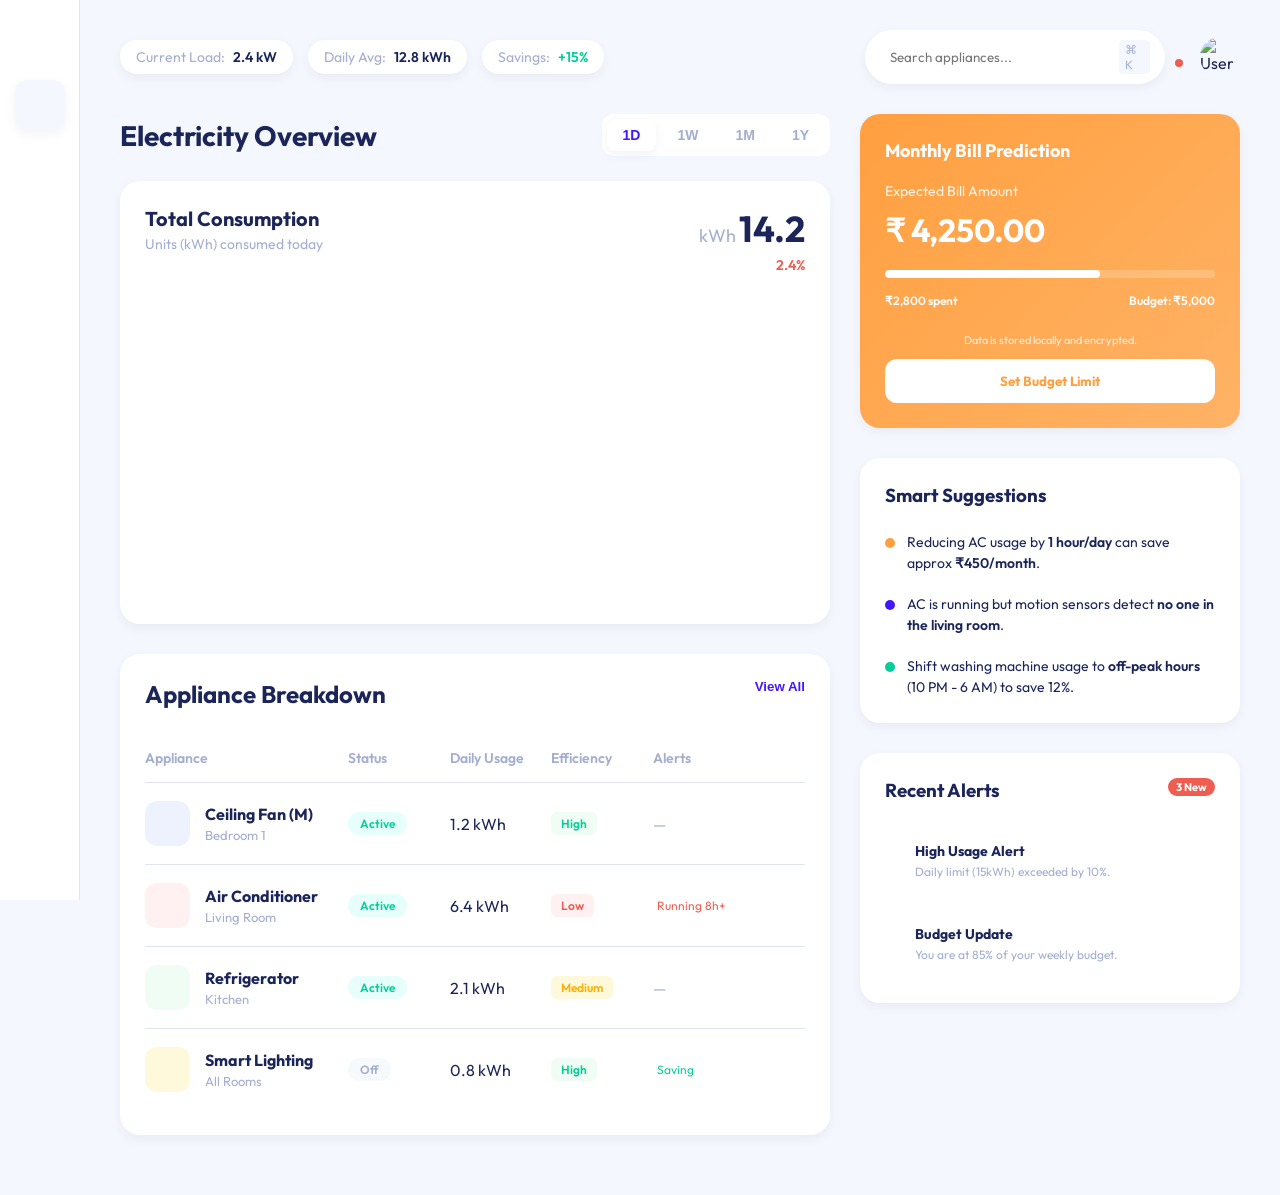
==== index.html @ 94555aca "Website Added" ====
<!DOCTYPE html>
<html lang="en" data-theme="light">

<head>
    <meta charset="UTF-8">
    <meta name="viewport" content="width=device-width, initial-scale=1.0">
    <title>VoltTrack | Smart Electricity Dashboard</title>
    <!-- Google Fonts -->
    <link rel="preconnect" href="https://fonts.googleapis.com">
    <link rel="preconnect" href="https://fonts.gstatic.com" crossorigin>
    <link href="https://fonts.googleapis.com/css2?family=Outfit:wght@300;400;500;600;700&display=swap" rel="stylesheet">
    <!-- Phosphor Icons -->
    <script src="https://unpkg.com/@phosphor-icons/web"></script>
    <!-- Chart.js -->
    <script src="https://cdn.jsdelivr.net/npm/chart.js"></script>
    <link rel="stylesheet" href="index.css">
</head>

<body>
    <div class="app-container">
        <!-- Sidebar Navigation -->
        <aside class="sidebar">
            <div class="logo">
                <i class="ph-fill ph-lightning"></i>
            </div>
            <nav class="nav-menu">
                <a href="index.html" class="nav-item active" title="Dashboard">
                    <i class="ph-bold ph-squares-four"></i>
                </a>
                <a href="appliances.html" class="nav-item" title="Appliances">
                    <i class="ph-bold ph-fan"></i>
                </a>
                <a href="analytics.html" class="nav-item" title="Analytics">
                    <i class="ph-bold ph-chart-line-up"></i>
                </a>
                <a href="budget.html" class="nav-item" title="Budget">
                    <i class="ph-bold ph-wallet"></i>
                </a>
            </nav>
            <div class="nav-bottom">
                <a href="settings.html" class="nav-item" title="Settings">
                    <i class="ph-bold ph-gear"></i>
                </a>
                <button id="theme-toggle" class="theme-toggle" title="Toggle Theme">
                    <i class="ph-bold ph-moon" id="theme-icon"></i>
                </button>
                <div class="privacy-note" title="Local Data Encryption Enabled">
                    <i class="ph-bold ph-shield-check"></i>
                </div>
            </div>
        </aside>

        <!-- Main Content Area -->
        <main class="main-content">
            <!-- Header -->
            <header class="top-header">
                <div class="header-stats">
                    <div class="stat-pill">
                        <span class="label">Current Load:</span>
                        <span class="value">2.4 kW</span>
                    </div>
                    <div class="stat-pill">
                        <span class="label">Daily Avg:</span>
                        <span class="value">12.8 kWh</span>
                    </div>
                    <div class="stat-pill">
                        <span class="label">Savings:</span>
                        <span class="value green">+15%</span>
                    </div>
                </div>
                <div class="header-actions">
                    <div class="search-bar">
                        <i class="ph-bold ph-magnifying-glass"></i>
                        <input type="text" placeholder="Search appliances...">
                        <span class="shortcut">⌘ K</span>
                    </div>
                    <div class="user-profile">
                        <div class="notification-wrapper">
                            <i class="ph-bold ph-bell notification-dot" id="notificationBtn"></i>
                            <div class="notification-panel" id="notificationPanel">
                                <div class="notification-header">
                                    <h3>Notifications</h3>
                                    <button class="mark-read">Mark all read</button>
                                </div>
                                <div class="notification-list">
                                    <div class="notification-item unread">
                                        <i class="ph-bold ph-warning" style="color: var(--text-red);"></i>
                                        <div class="notif-content">
                                            <strong>High Usage Alert</strong>
                                            <p>Daily limit exceeded by 10%</p>
                                            <span class="notif-time">5 min ago</span>
                                        </div>
                                    </div>
                                    <div class="notification-item unread">
                                        <i class="ph-bold ph-info" style="color: var(--primary);"></i>
                                        <div class="notif-content">
                                            <strong>Budget Update</strong>
                                            <p>You're at 85% of weekly budget</p>
                                            <span class="notif-time">1 hour ago</span>
                                        </div>
                                    </div>
                                    <div class="notification-item">
                                        <i class="ph-bold ph-check-circle" style="color: var(--text-green);"></i>
                                        <div class="notif-content">
                                            <strong>Energy Saved</strong>
                                            <p>You saved ₹120 this week!</p>
                                            <span class="notif-time">2 hours ago</span>
                                        </div>
                                    </div>
                                </div>
                            </div>
                        </div>
                        <div class="profile-wrapper">
                            <div class="avatar" id="profileBtn">
                                <img src="https://ui-avatars.com/api/?name=User&background=FF9F40&color=fff" alt="User">
                            </div>
                            <div class="profile-dropdown" id="profileDropdown">
                                <div class="profile-info">
                                    <img src="https://ui-avatars.com/api/?name=User&background=FF9F40&color=fff"
                                        alt="User">
                                    <div>
                                        <strong>Rahul Sharma</strong>
                                        <span>rahul.s@example.com</span>
                                    </div>
                                </div>
                                <div class="profile-menu">
                                    <a href="settings.html">
                                        <i class="ph-bold ph-user"></i>
                                        My Profile
                                    </a>
                                    <a href="budget.html">
                                        <i class="ph-bold ph-wallet"></i>
                                        Billing
                                    </a>
                                    <a href="settings.html">
                                        <i class="ph-bold ph-gear"></i>
                                        Settings
                                    </a>
                                    <hr>
                                    <a href="#" class="logout">
                                        <i class="ph-bold ph-sign-out"></i>
                                        Logout
                                    </a>
                                </div>
                            </div>
                        </div>
                    </div>
                </div>
            </header>

            <section class="dashboard-grid">
                <!-- Left Column -->
                <div class="dashboard-left">
                    <div class="view-title">
                        <h1>Electricity Overview</h1>
                        <div class="time-filters">
                            <button class="filter-btn active">1D</button>
                            <button class="filter-btn">1W</button>
                            <button class="filter-btn">1M</button>
                            <button class="filter-btn">1Y</button>
                        </div>
                    </div>

                    <!-- Usage Chart Card -->
                    <div class="card usage-card">
                        <div class="card-header">
                            <div class="card-title">
                                <h2>Total Consumption</h2>
                                <p>Units (kWh) consumed today</p>
                            </div>
                            <div class="card-value-main">
                                <span class="currency">kWh</span>
                                <span class="amount">14.2</span>
                                <span class="trend up"><i class="ph-bold ph-trend-up"></i> 2.4%</span>
                            </div>
                        </div>
                        <div class="chart-container">
                            <canvas id="usageChart"></canvas>
                        </div>
                    </div>

                    <!-- Appliances Table/Grid -->
                    <div class="card appliance-list-card">
                        <div class="card-header">
                            <h2>Appliance Breakdown</h2>
                            <button class="text-link">View All</button>
                        </div>
                        <div class="appliance-table">
                            <div class="table-header">
                                <span>Appliance</span>
                                <span>Status</span>
                                <span>Daily Usage</span>
                                <span>Efficiency</span>
                                <span>Alerts</span>
                            </div>
                            <div class="table-row">
                                <div class="appliance-info">
                                    <div class="icon-box fan"><i class="ph-fill ph-fan"></i></div>
                                    <div class="details">
                                        <strong>Ceiling Fan (M)</strong>
                                        <span>Bedroom 1</span>
                                    </div>
                                </div>
                                <div class="status-badge on">Active</div>
                                <span>1.2 kWh</span>
                                <div class="efficiency-pill high">High</div>
                                <span class="alert-none">—</span>
                            </div>
                            <div class="table-row">
                                <div class="appliance-info">
                                    <div class="icon-box ac"><i class="ph-fill ph-snowflake"></i></div>
                                    <div class="details">
                                        <strong>Air Conditioner</strong>
                                        <span>Living Room</span>
                                    </div>
                                </div>
                                <div class="status-badge on">Active</div>
                                <span>6.4 kWh</span>
                                <div class="efficiency-pill low">Low</div>
                                <span class="alert-warning"><i class="ph-fill ph-warning-circle"></i> Running 8h+</span>
                            </div>
                            <div class="table-row">
                                <div class="appliance-info">
                                    <div class="icon-box fridge"><i class="ph-fill ph-thermometer-cold"></i></div>
                                    <div class="details">
                                        <strong>Refrigerator</strong>
                                        <span>Kitchen</span>
                                    </div>
                                </div>
                                <div class="status-badge on">Active</div>
                                <span>2.1 kWh</span>
                                <div class="efficiency-pill medium">Medium</div>
                                <span class="alert-none">—</span>
                            </div>
                            <div class="table-row">
                                <div class="appliance-info">
                                    <div class="icon-box lights"><i class="ph-fill ph-lightbulb"></i></div>
                                    <div class="details">
                                        <strong>Smart Lighting</strong>
                                        <span>All Rooms</span>
                                    </div>
                                </div>
                                <div class="status-badge off">Off</div>
                                <span>0.8 kWh</span>
                                <div class="efficiency-pill high">High</div>
                                <span class="alert-success"><i class="ph-fill ph-check-circle"></i> Saving</span>
                            </div>
                        </div>
                    </div>
                </div>

                <!-- Right Column -->
                <div class="dashboard-right">
                    <!-- Bill Prediction Card -->
                    <div class="card action-card">
                        <h3>Monthly Bill Prediction</h3>
                        <div class="prediction-info">
                            <div class="label">Expected Bill Amount</div>
                            <div class="amount-prediction">₹ 4,250.00</div>
                            <div class="progress-container">
                                <div class="progress-bar" style="width: 65%;"></div>
                            </div>
                            <div class="budget-status">
                                <span>₹2,800 spent</span>
                                <span>Budget: ₹5,000</span>
                            </div>
                        </div>
                        <p class="privacy-small">Data is stored locally and encrypted.</p>
                        <button class="btn-primary" id="set-budget-btn">Set Budget Limit</button>
                    </div>

                    <!-- Energy Saving Suggestions -->
                    <div class="card side-card">
                        <div class="card-header">
                            <h3>Smart Suggestions</h3>
                            <i class="ph-bold ph-lightbulb-filament"></i>
                        </div>
                        <div class="suggestions-list">
                            <div class="suggestion-item">
                                <div class="dot orange"></div>
                                <p>Reducing AC usage by <strong>1 hour/day</strong> can save approx
                                    <strong>₹450/month</strong>.
                                </p>
                            </div>
                            <div class="suggestion-item">
                                <div class="dot blue"></div>
                                <p>AC is running but motion sensors detect <strong>no one in the living room</strong>.
                                </p>
                            </div>
                            <div class="suggestion-item">
                                <div class="dot green"></div>
                                <p>Shift washing machine usage to <strong>off-peak hours</strong> (10 PM - 6 AM) to save
                                    12%.</p>
                            </div>
                        </div>
                    </div>

                    <!-- Smart Alerts -->
                    <div class="card side-card">
                        <div class="card-header">
                            <h3>Recent Alerts</h3>
                            <span class="badge">3 New</span>
                        </div>
                        <div class="alerts-list">
                            <div class="alert-entry warning">
                                <i class="ph-bold ph-warning"></i>
                                <div class="alert-content">
                                    <strong>High Usage Alert</strong>
                                    <span>Daily limit (15kWh) exceeded by 10%.</span>
                                </div>
                            </div>
                            <div class="alert-entry info">
                                <i class="ph-bold ph-info"></i>
                                <div class="alert-content">
                                    <strong>Budget Update</strong>
                                    <span>You are at 85% of your weekly budget.</span>
                                </div>
                            </div>
                        </div>
                    </div>
                </div>
            </section>
        </main>
    </div>
    <script src="index.js"></script>
</body>

</html>
---- index.css ----
:root {
    /* Color Palette - Light Mode */
    --bg-main: #f4f7fe;
    --bg-sidebar: #ffffff;
    --bg-card: #ffffff;
    --bg-pill: #ffffff;
    --text-primary: #1b2559;
    --text-secondary: #a3aed0;
    --text-green: #05cd99;
    --text-red: #ee5d50;
    --text-orange: #ff9f40;
    --primary: #4318ff;
    /* Vibrant Blue */
    --secondary: #ff9f40;
    /* Vibrant Orange */
    --border-color: #e0e5f2;
    --shadow-sm: 0 4px 12px rgba(0, 0, 0, 0.05);
    --shadow-md: 0 10px 30px rgba(0, 0, 0, 0.08);
    --accent-gradient: linear-gradient(135deg, #4318ff 0%, #5e3aff 100%);
    --orange-gradient: linear-gradient(135deg, #ff9f40 0%, #ffb366 100%);

    /* System Vars */
    --sidebar-width: 80px;
    --radius-lg: 20px;
    --radius-md: 12px;
    --transition: all 0.3s cubic-bezier(0.4, 0, 0.2, 1);
}

[data-theme="dark"] {
    --bg-main: #0b1437;
    --bg-sidebar: #111c44;
    --bg-card: #111c44;
    --bg-pill: #1b254b;
    --text-primary: #ffffff;
    --text-secondary: #a3aed0;
    --border-color: #1b254b;
    --shadow-sm: 0 4px 12px rgba(0, 0, 0, 0.2);
    --shadow-md: 0 10px 30px rgba(0, 0, 0, 0.4);
}

* {
    margin: 0;
    padding: 0;
    box-sizing: border-box;
}

body {
    font-family: 'Outfit', sans-serif;
    background-color: var(--bg-main);
    color: var(--text-primary);
    transition: var(--transition);
    overflow-x: hidden;
}

/* App Layout */
.app-container {
    display: flex;
    min-height: 100vh;
}

/* Sidebar */
.sidebar {
    width: var(--sidebar-width);
    background-color: var(--bg-sidebar);
    border-right: 1px solid var(--border-color);
    display: flex;
    flex-direction: column;
    align-items: center;
    padding: 30px 0;
    position: fixed;
    height: 100vh;
    z-index: 100;
    transition: var(--transition);
}

.logo {
    font-size: 32px;
    color: var(--secondary);
    margin-bottom: 50px;
}

.nav-menu {
    display: flex;
    flex-direction: column;
    gap: 25px;
    flex: 1;
}

.nav-item {
    width: 50px;
    height: 50px;
    display: flex;
    align-items: center;
    justify-content: center;
    border-radius: 12px;
    color: var(--text-secondary);
    text-decoration: none;
    font-size: 24px;
    transition: var(--transition);
}

.nav-item:hover,
.nav-item.active {
    color: var(--primary);
    background-color: var(--bg-main);
}

.nav-item.active {
    box-shadow: var(--shadow-sm);
}

.nav-bottom {
    display: flex;
    flex-direction: column;
    gap: 20px;
    margin-top: auto;
}

.theme-toggle {
    background: none;
    border: none;
    cursor: pointer;
    font-size: 24px;
    color: var(--text-secondary);
    padding: 10px;
    border-radius: 12px;
    transition: var(--transition);
}

.theme-toggle:hover {
    background-color: var(--bg-main);
    color: var(--text-primary);
}

.privacy-note {
    width: 50px;
    height: 50px;
    display: flex;
    align-items: center;
    justify-content: center;
    color: var(--text-green);
    font-size: 24px;
    cursor: help;
}

/* Main Content */
.main-content {
    margin-left: var(--sidebar-width);
    flex: 1;
    padding: 30px 40px;
    max-width: 1600px;
}

/* Top Header */
.top-header {
    display: flex;
    justify-content: space-between;
    align-items: center;
    margin-bottom: 30px;
}

.header-stats {
    display: flex;
    gap: 15px;
}

.stat-pill {
    background-color: var(--bg-card);
    padding: 8px 16px;
    border-radius: 50px;
    font-size: 14px;
    display: flex;
    gap: 8px;
    box-shadow: var(--shadow-sm);
}

.stat-pill .label {
    color: var(--text-secondary);
}

.stat-pill .value {
    font-weight: 600;
}

.stat-pill .value.green {
    color: var(--text-green);
}

.header-actions {
    display: flex;
    align-items: center;
    gap: 20px;
}

.search-bar {
    position: relative;
    background-color: var(--bg-card);
    padding: 10px 15px;
    border-radius: 50px;
    display: flex;
    align-items: center;
    gap: 10px;
    width: 300px;
    box-shadow: var(--shadow-sm);
}

.search-bar input {
    border: none;
    background: none;
    outline: none;
    color: var(--text-primary);
    font-family: inherit;
    width: 100%;
}

.shortcut {
    font-size: 12px;
    color: var(--text-secondary);
    background: var(--bg-main);
    padding: 2px 6px;
    border-radius: 4px;
}

.user-profile {
    display: flex;
    align-items: center;
    gap: 15px;
}

.user-profile i {
    font-size: 20px;
    color: var(--text-secondary);
    cursor: pointer;
    position: relative;
}

.notification-dot::after {
    content: '';
    position: absolute;
    top: 0;
    right: 0;
    width: 8px;
    height: 8px;
    background-color: var(--text-red);
    border-radius: 50%;
    border: 2px solid var(--bg-main);
}

.avatar {
    width: 40px;
    height: 40px;
    border-radius: 50%;
    overflow: hidden;
    cursor: pointer;
}

.avatar img {
    width: 100%;
    height: 100%;
    object-fit: cover;
}

/* Notification Panel */
.notification-wrapper,
.profile-wrapper {
    position: relative;
}

.notification-panel,
.profile-dropdown {
    position: absolute;
    top: calc(100% + 15px);
    right: 0;
    background: var(--bg-card);
    border-radius: var(--radius-lg);
    box-shadow: var(--shadow-md);
    min-width: 350px;
    opacity: 0;
    visibility: hidden;
    transform: translateY(-10px);
    transition: var(--transition);
    z-index: 1000;
}

.notification-panel.show,
.profile-dropdown.show {
    opacity: 1;
    visibility: visible;
    transform: translateY(0);
}

.notification-header {
    display: flex;
    justify-content: space-between;
    align-items: center;
    padding: 20px;
    border-bottom: 1px solid var(--border-color);
}

.notification-header h3 {
    font-size: 18px;
    font-weight: 700;
}

.mark-read {
    background: none;
    border: none;
    color: var(--primary);
    font-size: 12px;
    font-weight: 600;
    cursor: pointer;
    transition: var(--transition);
}

.mark-read:hover {
    opacity: 0.7;
}

.notification-list {
    max-height: 400px;
    overflow-y: auto;
}

.notification-item {
    display: flex;
    gap: 15px;
    padding: 15px 20px;
    border-bottom: 1px solid var(--border-color);
    cursor: pointer;
    transition: var(--transition);
}

.notification-item:last-child {
    border-bottom: none;
}

.notification-item:hover {
    background: var(--bg-main);
}

.notification-item.unread {
    background: var(--bg-pill);
}

.notification-item i {
    font-size: 20px;
    margin-top: 2px;
}

.notif-content {
    flex: 1;
}

.notif-content strong {
    display: block;
    font-size: 14px;
    margin-bottom: 4px;
}

.notif-content p {
    font-size: 13px;
    color: var(--text-secondary);
    margin-bottom: 6px;
}

.notif-time {
    font-size: 11px;
    color: var(--text-secondary);
}

/* Profile Dropdown */
.profile-dropdown {
    min-width: 280px;
}

.profile-info {
    display: flex;
    gap: 15px;
    padding: 20px;
    border-bottom: 1px solid var(--border-color);
}

.profile-info img {
    width: 50px;
    height: 50px;
    border-radius: 50%;
}

.profile-info div {
    display: flex;
    flex-direction: column;
    gap: 4px;
}

.profile-info strong {
    font-size: 16px;
}

.profile-info span {
    font-size: 13px;
    color: var(--text-secondary);
}

.profile-menu {
    padding: 10px;
}

.profile-menu a {
    display: flex;
    align-items: center;
    gap: 12px;
    padding: 12px 15px;
    border-radius: 12px;
    color: var(--text-primary);
    text-decoration: none;
    font-size: 14px;
    font-weight: 500;
    transition: var(--transition);
}

.profile-menu a:hover {
    background: var(--bg-main);
}

.profile-menu a.logout {
    color: var(--text-red);
}

.profile-menu hr {
    border: none;
    border-top: 1px solid var(--border-color);
    margin: 10px 0;
}

.profile-menu i {
    font-size: 18px;
}

/* Dashboard Grid */
.dashboard-grid {
    display: grid;
    grid-template-columns: 1fr 380px;
    gap: 30px;
}

.view-title {
    display: flex;
    justify-content: space-between;
    align-items: center;
    margin-bottom: 25px;
}

.view-title h1 {
    font-size: 28px;
    font-weight: 700;
}

.time-filters {
    background-color: var(--bg-pill);
    padding: 5px;
    border-radius: 12px;
    display: flex;
    gap: 5px;
}

.filter-btn {
    border: none;
    background: none;
    padding: 8px 16px;
    border-radius: 8px;
    font-size: 14px;
    font-weight: 600;
    color: var(--text-secondary);
    cursor: pointer;
    transition: var(--transition);
}

.filter-btn:hover {
    color: var(--text-primary);
}

.filter-btn.active {
    background-color: var(--bg-card);
    color: var(--primary);
    box-shadow: var(--shadow-sm);
}

/* Cards */
.card {
    background-color: var(--bg-card);
    border-radius: var(--radius-lg);
    padding: 25px;
    margin-bottom: 30px;
    box-shadow: var(--shadow-sm);
    transition: var(--transition);
}

.card:hover {
    box-shadow: var(--shadow-md);
}

.card-header {
    display: flex;
    justify-content: space-between;
    align-items: flex-start;
    margin-bottom: 25px;
}

.card-title h2 {
    font-size: 20px;
    font-weight: 700;
}

.card-title p {
    font-size: 14px;
    color: var(--text-secondary);
    margin-top: 4px;
}

.card-value-main {
    text-align: right;
}

.card-value-main .amount {
    font-size: 36px;
    font-weight: 700;
}

.card-value-main .currency {
    font-size: 18px;
    color: var(--text-secondary);
}

.trend {
    display: block;
    font-size: 14px;
    font-weight: 600;
    margin-top: 5px;
}

.trend.up {
    color: var(--text-red);
}

/* Red for higher consumption in energy context */
.trend.down {
    color: var(--text-green);
}

.chart-container {
    height: 300px;
    width: 100%;
}

/* Appliance List */
.appliance-table {
    display: flex;
    flex-direction: column;
}

.table-header {
    display: grid;
    grid-template-columns: 2fr 1fr 1fr 1fr 1.5fr;
    padding: 15px 0;
    color: var(--text-secondary);
    font-size: 14px;
    font-weight: 600;
    border-bottom: 1px solid var(--border-color);
}

.table-row {
    display: grid;
    grid-template-columns: 2fr 1fr 1fr 1fr 1.5fr;
    padding: 18px 0;
    align-items: center;
    border-bottom: 1px solid var(--border-color);
    transition: var(--transition);
}

.table-row:last-child {
    border-bottom: none;
}

.appliance-info {
    display: flex;
    align-items: center;
    gap: 15px;
}

.icon-box {
    width: 45px;
    height: 45px;
    border-radius: 12px;
    display: flex;
    align-items: center;
    justify-content: center;
    font-size: 20px;
}

.icon-box.fan {
    background-color: #eef2ff;
    color: #4318ff;
}

.icon-box.ac {
    background-color: #fff1f2;
    color: #ee5d50;
}

.icon-box.fridge {
    background-color: #f0fdf4;
    color: #05cd99;
}

.icon-box.lights {
    background-color: #fff9db;
    color: #fab005;
}

.appliance-info .details strong {
    display: block;
    font-size: 16px;
}

.appliance-info .details span {
    font-size: 13px;
    color: var(--text-secondary);
}

.status-badge {
    padding: 4px 12px;
    border-radius: 20px;
    font-size: 12px;
    font-weight: 600;
    width: fit-content;
}

.status-badge.on {
    background-color: #e6fffa;
    color: #05cd99;
}

.status-badge.off {
    background-color: #f7fafc;
    color: var(--text-secondary);
}

.efficiency-pill {
    font-size: 12px;
    font-weight: 600;
    padding: 4px 10px;
    border-radius: 6px;
    width: fit-content;
}

.efficiency-pill.high {
    background-color: #f0fdf4;
    color: #05cd99;
}

.efficiency-pill.medium {
    background-color: #fff9db;
    color: #fab005;
}

.efficiency-pill.low {
    background-color: #fff1f2;
    color: #ee5d50;
}

.alert-warning {
    color: var(--text-red);
    font-size: 12px;
    display: flex;
    align-items: center;
    gap: 4px;
}

.alert-success {
    color: var(--text-green);
    font-size: 12px;
    display: flex;
    align-items: center;
    gap: 4px;
}

.alert-none {
    color: var(--text-secondary);
}

/* Right Column Cards */
.action-card {
    background: var(--orange-gradient);
    color: white;
}

.action-card h3 {
    margin-bottom: 20px;
    font-size: 18px;
}

.prediction-info .label {
    font-size: 14px;
    opacity: 0.9;
}

.amount-prediction {
    font-size: 32px;
    font-weight: 700;
    margin: 10px 0 20px;
}

.progress-container {
    height: 8px;
    background-color: rgba(255, 255, 255, 0.2);
    border-radius: 10px;
    margin-bottom: 15px;
    overflow: hidden;
}

.progress-bar {
    height: 100%;
    background-color: white;
    border-radius: 10px;
}

.budget-status {
    display: flex;
    justify-content: space-between;
    font-size: 12px;
    font-weight: 600;
    margin-bottom: 25px;
}

.btn-primary {
    width: 100%;
    padding: 14px;
    border-radius: 12px;
    border: none;
    background-color: white;
    color: var(--secondary);
    font-weight: 700;
    cursor: pointer;
    font-family: inherit;
    transition: var(--transition);
}

.btn-primary:hover {
    transform: translateY(-2px);
    box-shadow: 0 4px 15px rgba(0, 0, 0, 0.1);
}

.privacy-small {
    font-size: 11px;
    text-align: center;
    margin-bottom: 12px;
    opacity: 0.8;
}

.side-card .card-header i {
    font-size: 24px;
    color: var(--secondary);
}

.suggestions-list {
    display: flex;
    flex-direction: column;
    gap: 20px;
}

.suggestion-item {
    display: flex;
    gap: 12px;
}

.suggestion-item .dot {
    width: 10px;
    height: 10px;
    border-radius: 50%;
    margin-top: 6px;
    flex-shrink: 0;
}

.dot.orange {
    background-color: var(--secondary);
}

.dot.blue {
    background-color: var(--primary);
}

.dot.green {
    background-color: var(--text-green);
}

.suggestion-item p {
    font-size: 14px;
    line-height: 1.5;
    color: var(--text-primary);
}

.suggestion-item p strong {
    color: var(--text-primary);
    font-weight: 600;
}

.alerts-list {
    display: flex;
    flex-direction: column;
    gap: 15px;
}

.alert-entry {
    display: flex;
    gap: 15px;
    padding: 15px;
    border-radius: 16px;
    background-color: var(--bg-pill);
}

.alert-entry i {
    font-size: 20px;
}

.alert-entry.warning i {
    color: var(--text-red);
}

.alert-entry.info i {
    color: var(--primary);
}

.alert-content strong {
    display: block;
    font-size: 14px;
}

.alert-content span {
    font-size: 12px;
    color: var(--text-secondary);
}

.badge {
    background-color: var(--text-red);
    color: white;
    padding: 2px 8px;
    border-radius: 20px;
    font-size: 11px;
    font-weight: 700;
}

.text-link {
    background: none;
    border: none;
    color: var(--primary);
    font-weight: 700;
    cursor: pointer;
}

/* Responsive */
@media (max-width: 1200px) {
    .dashboard-grid {
        grid-template-columns: 1fr;
    }
}

@media (max-width: 768px) {
    .main-content {
        padding: 20px;
    }

    .top-header {
        flex-direction: column;
        align-items: flex-start;
        gap: 20px;
    }

    .header-actions {
        width: 100%;
        justify-content: space-between;
    }

    .search-bar {
        width: 100%;
    }

    .table-header,
    .table-row {
        grid-template-columns: 1fr 1fr;
        gap: 10px;
    }

    .table-header span:nth-child(3),
    .table-header span:nth-child(4),
    .table-header span:nth-child(5),
    .table-row>span:nth-child(3),
    .table-row>.efficiency-pill,
    .table-row>.alert-none,
    .table-row>.alert-warning,
    .table-row>.alert-success {
        display: none;
    }
}
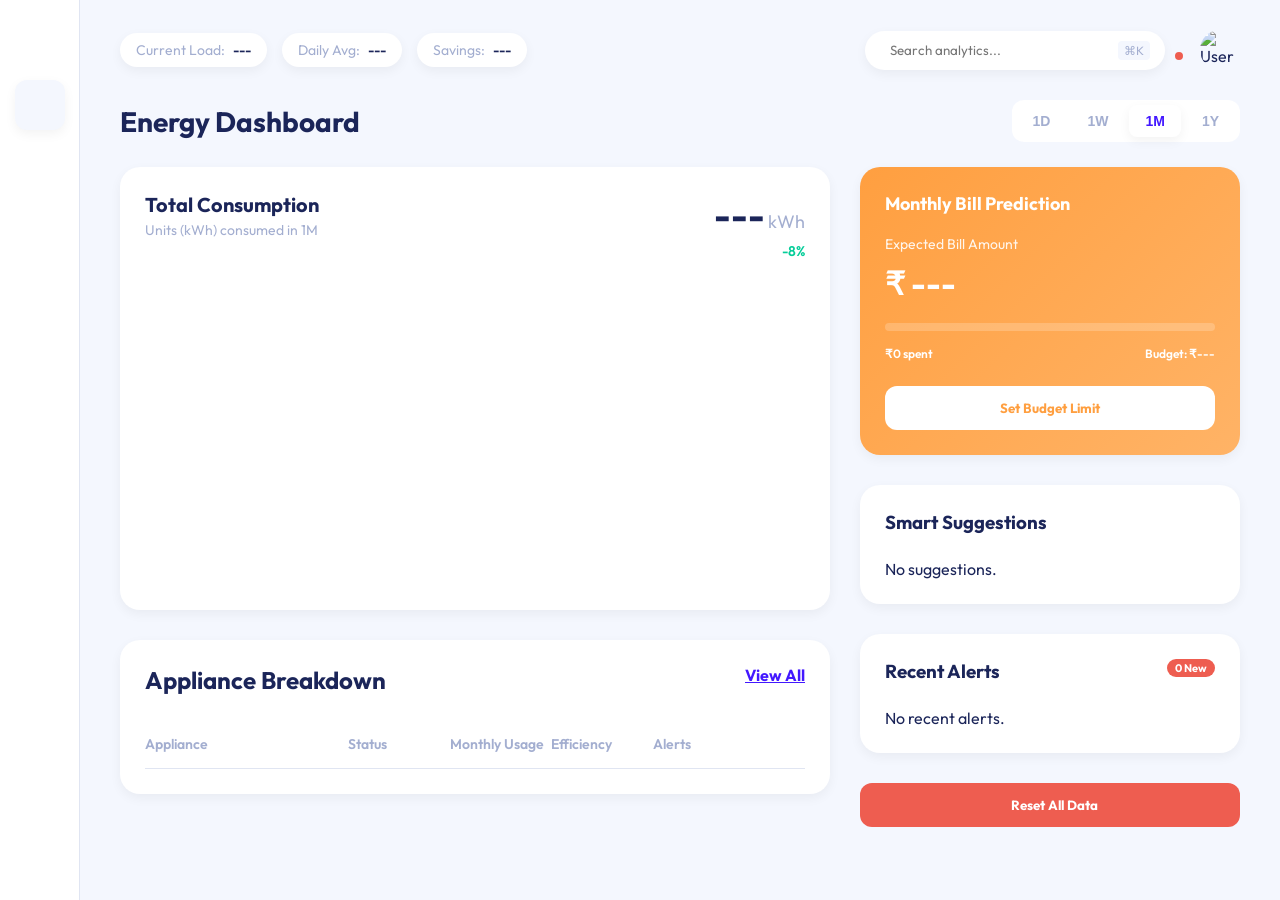
==== commit 1d9d4f87: "Update" ====
--- a/index.html
+++ b/index.html
@@ -4,14 +4,11 @@
 <head>
     <meta charset="UTF-8">
     <meta name="viewport" content="width=device-width, initial-scale=1.0">
-    <title>VoltTrack | Smart Electricity Dashboard</title>
-    <!-- Google Fonts -->
+    <title>VoltTrack | Smart Energy Management</title>
     <link rel="preconnect" href="https://fonts.googleapis.com">
     <link rel="preconnect" href="https://fonts.gstatic.com" crossorigin>
     <link href="https://fonts.googleapis.com/css2?family=Outfit:wght@300;400;500;600;700&display=swap" rel="stylesheet">
-    <!-- Phosphor Icons -->
     <script src="https://unpkg.com/@phosphor-icons/web"></script>
-    <!-- Chart.js -->
     <script src="https://cdn.jsdelivr.net/npm/chart.js"></script>
     <link rel="stylesheet" href="index.css">
 </head>
@@ -57,22 +54,23 @@
                 <div class="header-stats">
                     <div class="stat-pill">
                         <span class="label">Current Load:</span>
-                        <span class="value">2.4 kW</span>
+                        <span class="value">---</span>
                     </div>
                     <div class="stat-pill">
                         <span class="label">Daily Avg:</span>
-                        <span class="value">12.8 kWh</span>
+                        <span class="value">---</span>
                     </div>
                     <div class="stat-pill">
                         <span class="label">Savings:</span>
-                        <span class="value green">+15%</span>
-                    </div>
-                </div>
+                        <span class="value">---</span>
+                    </div>
+                </div>
+
                 <div class="header-actions">
                     <div class="search-bar">
                         <i class="ph-bold ph-magnifying-glass"></i>
-                        <input type="text" placeholder="Search appliances...">
-                        <span class="shortcut">⌘ K</span>
+                        <input type="text" placeholder="Search analytics...">
+                        <span class="shortcut">⌘K</span>
                     </div>
                     <div class="user-profile">
                         <div class="notification-wrapper">
@@ -80,31 +78,23 @@
                             <div class="notification-panel" id="notificationPanel">
                                 <div class="notification-header">
                                     <h3>Notifications</h3>
-                                    <button class="mark-read">Mark all read</button>
+                                    <button class="mark-read">Mark all as read</button>
                                 </div>
                                 <div class="notification-list">
                                     <div class="notification-item unread">
-                                        <i class="ph-bold ph-warning" style="color: var(--text-red);"></i>
+                                        <i class="ph-fill ph-warning-circle" style="color: var(--text-red);"></i>
                                         <div class="notif-content">
-                                            <strong>High Usage Alert</strong>
-                                            <p>Daily limit exceeded by 10%</p>
-                                            <span class="notif-time">5 min ago</span>
-                                        </div>
-                                    </div>
-                                    <div class="notification-item unread">
-                                        <i class="ph-bold ph-info" style="color: var(--primary);"></i>
-                                        <div class="notif-content">
-                                            <strong>Budget Update</strong>
-                                            <p>You're at 85% of weekly budget</p>
-                                            <span class="notif-time">1 hour ago</span>
+                                            <strong>Usage Spike Detected</strong>
+                                            <p>Your AC consumption is 15% higher than usual this afternoon.</p>
+                                            <span class="notif-time">2 mins ago</span>
                                         </div>
                                     </div>
                                     <div class="notification-item">
-                                        <i class="ph-bold ph-check-circle" style="color: var(--text-green);"></i>
+                                        <i class="ph-fill ph-check-circle" style="color: var(--text-green);"></i>
                                         <div class="notif-content">
-                                            <strong>Energy Saved</strong>
-                                            <p>You saved ₹120 this week!</p>
-                                            <span class="notif-time">2 hours ago</span>
+                                            <strong>Budget Goal Reached</strong>
+                                            <p>Congratulations! You stayed under your energy budget last week.</p>
+                                            <span class="notif-time">5 hours ago</span>
                                         </div>
                                     </div>
                                 </div>
@@ -112,35 +102,22 @@
                         </div>
                         <div class="profile-wrapper">
                             <div class="avatar" id="profileBtn">
-                                <img src="https://ui-avatars.com/api/?name=User&background=FF9F40&color=fff" alt="User">
+                                <img src="https://ui-avatars.com/api/?name=User&background=4318ff&color=fff" alt="User">
                             </div>
                             <div class="profile-dropdown" id="profileDropdown">
                                 <div class="profile-info">
-                                    <img src="https://ui-avatars.com/api/?name=User&background=FF9F40&color=fff"
-                                        alt="User">
+                                    <img src="https://ui-avatars.com/api/?name=User&background=4318ff&color=fff" alt="User">
                                     <div>
-                                        <strong>Rahul Sharma</strong>
-                                        <span>rahul.s@example.com</span>
+                                        <strong>User</strong>
+                                        <span>user@example.com</span>
                                     </div>
                                 </div>
                                 <div class="profile-menu">
-                                    <a href="settings.html">
-                                        <i class="ph-bold ph-user"></i>
-                                        My Profile
-                                    </a>
-                                    <a href="budget.html">
-                                        <i class="ph-bold ph-wallet"></i>
-                                        Billing
-                                    </a>
-                                    <a href="settings.html">
-                                        <i class="ph-bold ph-gear"></i>
-                                        Settings
-                                    </a>
+                                    <a href="#"><i class="ph-bold ph-user"></i> My Profile</a>
+                                    <a href="budget.html"><i class="ph-bold ph-wallet"></i> Billing Details</a>
+                                    <a href="#"><i class="ph-bold ph-shield"></i> Security</a>
                                     <hr>
-                                    <a href="#" class="logout">
-                                        <i class="ph-bold ph-sign-out"></i>
-                                        Logout
-                                    </a>
+                                    <a href="#" class="logout"><i class="ph-bold ph-sign-out"></i> Log Out</a>
                                 </div>
                             </div>
                         </div>
@@ -148,180 +125,113 @@
                 </div>
             </header>
 
-            <section class="dashboard-grid">
-                <!-- Left Column -->
-                <div class="dashboard-left">
-                    <div class="view-title">
-                        <h1>Electricity Overview</h1>
-                        <div class="time-filters">
-                            <button class="filter-btn active">1D</button>
-                            <button class="filter-btn">1W</button>
-                            <button class="filter-btn">1M</button>
-                            <button class="filter-btn">1Y</button>
-                        </div>
-                    </div>
-
-                    <!-- Usage Chart Card -->
-                    <div class="card usage-card">
-                        <div class="card-header">
-                            <div class="card-title">
-                                <h2>Total Consumption</h2>
-                                <p>Units (kWh) consumed today</p>
-                            </div>
-                            <div class="card-value-main">
-                                <span class="currency">kWh</span>
-                                <span class="amount">14.2</span>
-                                <span class="trend up"><i class="ph-bold ph-trend-up"></i> 2.4%</span>
-                            </div>
-                        </div>
-                        <div class="chart-container">
-                            <canvas id="usageChart"></canvas>
-                        </div>
-                    </div>
-
-                    <!-- Appliances Table/Grid -->
-                    <div class="card appliance-list-card">
-                        <div class="card-header">
-                            <h2>Appliance Breakdown</h2>
-                            <button class="text-link">View All</button>
-                        </div>
-                        <div class="appliance-table">
-                            <div class="table-header">
-                                <span>Appliance</span>
-                                <span>Status</span>
-                                <span>Daily Usage</span>
-                                <span>Efficiency</span>
-                                <span>Alerts</span>
-                            </div>
-                            <div class="table-row">
-                                <div class="appliance-info">
-                                    <div class="icon-box fan"><i class="ph-fill ph-fan"></i></div>
-                                    <div class="details">
-                                        <strong>Ceiling Fan (M)</strong>
-                                        <span>Bedroom 1</span>
-                                    </div>
-                                </div>
-                                <div class="status-badge on">Active</div>
-                                <span>1.2 kWh</span>
-                                <div class="efficiency-pill high">High</div>
-                                <span class="alert-none">—</span>
-                            </div>
-                            <div class="table-row">
-                                <div class="appliance-info">
-                                    <div class="icon-box ac"><i class="ph-fill ph-snowflake"></i></div>
-                                    <div class="details">
-                                        <strong>Air Conditioner</strong>
-                                        <span>Living Room</span>
-                                    </div>
-                                </div>
-                                <div class="status-badge on">Active</div>
-                                <span>6.4 kWh</span>
-                                <div class="efficiency-pill low">Low</div>
-                                <span class="alert-warning"><i class="ph-fill ph-warning-circle"></i> Running 8h+</span>
-                            </div>
-                            <div class="table-row">
-                                <div class="appliance-info">
-                                    <div class="icon-box fridge"><i class="ph-fill ph-thermometer-cold"></i></div>
-                                    <div class="details">
-                                        <strong>Refrigerator</strong>
-                                        <span>Kitchen</span>
-                                    </div>
-                                </div>
-                                <div class="status-badge on">Active</div>
-                                <span>2.1 kWh</span>
-                                <div class="efficiency-pill medium">Medium</div>
-                                <span class="alert-none">—</span>
-                            </div>
-                            <div class="table-row">
-                                <div class="appliance-info">
-                                    <div class="icon-box lights"><i class="ph-fill ph-lightbulb"></i></div>
-                                    <div class="details">
-                                        <strong>Smart Lighting</strong>
-                                        <span>All Rooms</span>
-                                    </div>
-                                </div>
-                                <div class="status-badge off">Off</div>
-                                <span>0.8 kWh</span>
-                                <div class="efficiency-pill high">High</div>
-                                <span class="alert-success"><i class="ph-fill ph-check-circle"></i> Saving</span>
-                            </div>
-                        </div>
-                    </div>
-                </div>
-
-                <!-- Right Column -->
-                <div class="dashboard-right">
-                    <!-- Bill Prediction Card -->
-                    <div class="card action-card">
-                        <h3>Monthly Bill Prediction</h3>
-                        <div class="prediction-info">
-                            <div class="label">Expected Bill Amount</div>
-                            <div class="amount-prediction">₹ 4,250.00</div>
-                            <div class="progress-container">
-                                <div class="progress-bar" style="width: 65%;"></div>
-                            </div>
-                            <div class="budget-status">
-                                <span>₹2,800 spent</span>
-                                <span>Budget: ₹5,000</span>
-                            </div>
-                        </div>
-                        <p class="privacy-small">Data is stored locally and encrypted.</p>
-                        <button class="btn-primary" id="set-budget-btn">Set Budget Limit</button>
-                    </div>
-
-                    <!-- Energy Saving Suggestions -->
-                    <div class="card side-card">
-                        <div class="card-header">
-                            <h3>Smart Suggestions</h3>
-                            <i class="ph-bold ph-lightbulb-filament"></i>
-                        </div>
-                        <div class="suggestions-list">
-                            <div class="suggestion-item">
-                                <div class="dot orange"></div>
-                                <p>Reducing AC usage by <strong>1 hour/day</strong> can save approx
-                                    <strong>₹450/month</strong>.
-                                </p>
-                            </div>
-                            <div class="suggestion-item">
-                                <div class="dot blue"></div>
-                                <p>AC is running but motion sensors detect <strong>no one in the living room</strong>.
-                                </p>
-                            </div>
-                            <div class="suggestion-item">
-                                <div class="dot green"></div>
-                                <p>Shift washing machine usage to <strong>off-peak hours</strong> (10 PM - 6 AM) to save
-                                    12%.</p>
-                            </div>
-                        </div>
-                    </div>
-
-                    <!-- Smart Alerts -->
-                    <div class="card side-card">
-                        <div class="card-header">
-                            <h3>Recent Alerts</h3>
-                            <span class="badge">3 New</span>
-                        </div>
-                        <div class="alerts-list">
-                            <div class="alert-entry warning">
-                                <i class="ph-bold ph-warning"></i>
-                                <div class="alert-content">
-                                    <strong>High Usage Alert</strong>
-                                    <span>Daily limit (15kWh) exceeded by 10%.</span>
-                                </div>
-                            </div>
-                            <div class="alert-entry info">
-                                <i class="ph-bold ph-info"></i>
-                                <div class="alert-content">
-                                    <strong>Budget Update</strong>
-                                    <span>You are at 85% of your weekly budget.</span>
-                                </div>
-                            </div>
+            <!-- Dashboard Content -->
+            <section class="dashboard-view">
+                <div class="view-title">
+                    <h1>Energy Dashboard</h1>
+                    <div class="time-filters">
+                        <button class="filter-btn">1D</button>
+                        <button class="filter-btn">1W</button>
+                        <button class="filter-btn active">1M</button>
+                        <button class="filter-btn">1Y</button>
+                    </div>
+                </div>
+
+                <div class="dashboard-grid">
+                    <!-- Left Column -->
+                    <div class="dashboard-left">
+                        <!-- Main Usage Chart -->
+                        <div class="card chart-main">
+                            <div class="card-header">
+                                <div class="card-title">
+                                    <h2>Total Consumption</h2>
+                                    <p>Units (kWh) consumed in 1M</p>
+                                </div>
+                                <div class="card-value-main">
+                                    <span class="amount">---</span>
+                                    <span class="currency">kWh</span>
+                                    <span class="trend down"><i class="ph-bold ph-trend-down"></i> -8%</span>
+                                </div>
+                            </div>
+                            <div class="chart-container">
+                                <canvas id="usageChart"></canvas>
+                            </div>
+                        </div>
+
+                        <!-- Appliances Table/Grid -->
+                        <div class="card appliance-list-card">
+                            <div class="card-header">
+                                <h2>Appliance Breakdown</h2>
+                                <a href="appliances.html" class="text-link">View All</a>
+                            </div>
+                            <div class="appliance-table">
+                                <div class="table-header">
+                                    <span>Appliance</span>
+                                    <span>Status</span>
+                                    <span>Monthly Usage</span>
+                                    <span>Efficiency</span>
+                                    <span>Alerts</span>
+                                </div>
+                                <!-- Table rows will be injected by index.js -->
+                            </div>
+                        </div>
+                    </div>
+
+                    <!-- Right Column -->
+                    <div class="dashboard-right">
+                        <!-- Bill Prediction Card -->
+                        <div class="card action-card">
+                            <h3>Monthly Bill Prediction</h3>
+                            <div class="prediction-info">
+                                <div class="label">Expected Bill Amount</div>
+                                <div class="amount-prediction">₹ ---</div>
+                                <div class="progress-container">
+                                    <div class="progress-bar" style="width: 0%;"></div>
+                                </div>
+                                <div class="budget-status">
+                                    <span>₹0 spent</span>
+                                    <span>Budget: ₹---</span>
+                                </div>
+                            </div>
+                            <button class="btn-primary" id="set-budget-btn">Set Budget Limit</button>
+                        </div>
+
+                        <!-- Energy Saving Suggestions -->
+                        <div class="card side-card">
+                            <div class="card-header">
+                                <h3>Smart Suggestions</h3>
+                                <i class="ph-bold ph-lightbulb"></i>
+                            </div>
+                            <div class="suggestions-list" id="suggestionsList">
+                                <div class="empty-state">No suggestions.</div>
+                            </div>
+                        </div>
+
+
+
+                        <!-- Smart Alerts -->
+                        <div class="card side-card">
+                            <div class="card-header">
+                                <h3>Recent Alerts</h3>
+                                <span class="badge">0 New</span>
+                            </div>
+                            <div class="alerts-list" id="alertsList">
+                                <div class="empty-state">No recent alerts.</div>
+                            </div>
+                        </div>
+
+                        <!-- Data Management -->
+                        <div style="text-align: center; margin-top: 10px;">
+                            <button class="btn-danger" id="resetAllBtn" style="width: 100%;">
+                                <i class="ph-bold ph-trash"></i> Reset All Data
+                            </button>
                         </div>
                     </div>
                 </div>
             </section>
         </main>
     </div>
+    <script src="billAnalyzer.js"></script>
     <script src="index.js"></script>
 </body>
 
--- a/index.css
+++ b/index.css
@@ -750,6 +750,28 @@
     box-shadow: 0 4px 15px rgba(0, 0, 0, 0.1);
 }
 
+.btn-danger {
+    width: 100%;
+    padding: 14px;
+    border-radius: 12px;
+    border: none;
+    background-color: var(--text-red);
+    color: white;
+    font-weight: 700;
+    cursor: pointer;
+    font-family: inherit;
+    transition: var(--transition);
+    display: flex;
+    align-items: center;
+    justify-content: center;
+    gap: 8px;
+}
+
+.btn-danger:hover {
+    transform: translateY(-2px);
+    box-shadow: 0 4px 15px rgba(238, 93, 80, 0.4);
+}
+
 .privacy-small {
     font-size: 11px;
     text-align: center;
@@ -787,6 +809,10 @@
 
 .dot.blue {
     background-color: var(--primary);
+}
+
+.dot.yellow {
+    background-color: #fab005;
 }
 
 .dot.green {
